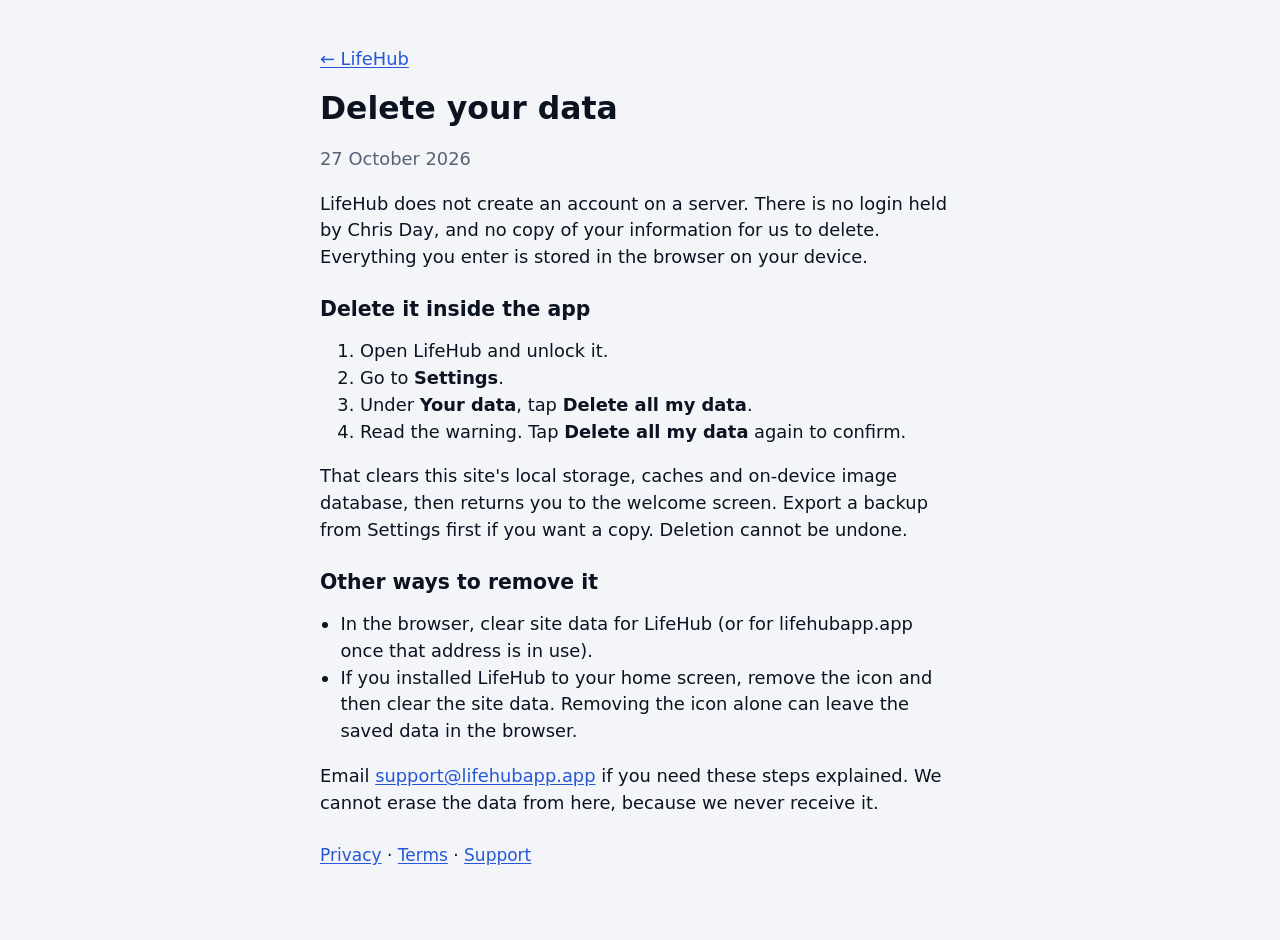
==== delete-account.html @ 641aebbf "Prepare LifeHub for lifehubapp.app and store submission. Relative manifest and service worker paths " ====
<!doctype html>
<html lang="en-AU">
<head>
<meta charset="utf-8">
<meta name="viewport" content="width=device-width, initial-scale=1">
<meta name="theme-color" content="#d61f1f">
<title>Delete your data · LifeHub</title>
<link rel="stylesheet" href="styles.css">
</head>
<body>
<article class="legal">
<p><a href="./">← LifeHub</a></p>
<h1>Delete your data</h1>
<p class="muted">27 October 2026</p>
<p>LifeHub does not create an account on a server. There is no login held by Chris Day, and no copy of your information for us to delete. Everything you enter is stored in the browser on your device.</p>

<h2>Delete it inside the app</h2>
<ol>
<li>Open LifeHub and unlock it.</li>
<li>Go to <strong>Settings</strong>.</li>
<li>Under <strong>Your data</strong>, tap <strong>Delete all my data</strong>.</li>
<li>Read the warning. Tap <strong>Delete all my data</strong> again to confirm.</li>
</ol>
<p>That clears this site's local storage, caches and on-device image database, then returns you to the welcome screen. Export a backup from Settings first if you want a copy. Deletion cannot be undone.</p>

<h2>Other ways to remove it</h2>
<ul>
<li>In the browser, clear site data for LifeHub (or for lifehubapp.app once that address is in use).</li>
<li>If you installed LifeHub to your home screen, remove the icon and then clear the site data. Removing the icon alone can leave the saved data in the browser.</li>
</ul>
<p>Email <a href="mailto:support@lifehubapp.app">support@lifehubapp.app</a> if you need these steps explained. We cannot erase the data from here, because we never receive it.</p>
<nav class="legal-nav"><a href="privacy.html">Privacy</a> · <a href="terms.html">Terms</a> · <a href="support.html">Support</a></nav>
</article>
</body>
</html>
---- styles.css ----
:root{--bg:#f3f5f9;--card:#fff;--card2:#f8fafc;--text:#0b1220;--muted:#566173;--line:#e2e7ef;--primary:#2557d6;--primary-soft:#e8eefc;--red:#d61f1f;--red-soft:#fdeaea;--green:#0f8a3c;--green-soft:#e2f5e9;--amber:#a85b06;--amber-soft:#fff2d9;--shadow:0 1px 2px rgba(16,24,40,.05),0 6px 18px rgba(16,24,40,.06);--r:18px;font-size:17px;color-scheme:light}
html.ts-large{font-size:19px} html.ts-xl{font-size:21.5px}
html[data-theme=dark]{--bg:#0a0e15;--card:#141a25;--card2:#1a2230;--text:#eef2f8;--muted:#9aa6b8;--line:#253043;--primary:#7aa0ff;--primary-soft:#1b2747;--red:#ff5a5a;--red-soft:#3b1518;--green:#3ddc84;--green-soft:#0f2e1d;--amber:#ffb547;--amber-soft:#35260d;--shadow:none;color-scheme:dark}
*{box-sizing:border-box}
html,body{margin:0;background:var(--bg)}
body{color:var(--text);font-family:Inter,system-ui,-apple-system,"Segoe UI",Roboto,"Noto Sans",sans-serif;line-height:1.4;-webkit-tap-highlight-color:transparent;-webkit-font-smoothing:antialiased}
#app{max-width:480px;margin:0 auto;min-height:100vh;min-height:100dvh;position:relative;padding-bottom:env(safe-area-inset-bottom)}
a{color:inherit;text-decoration:none}
button{font:inherit;color:inherit;cursor:pointer}
input,select,textarea{font:inherit;color:var(--text)}
h1,h2,h3{margin:0;line-height:1.2}
.ic{flex:none;display:inline-block;vertical-align:middle}
.muted{color:var(--muted)} .small{font-size:.82rem} .red{color:var(--red)} .green{color:var(--green)} .amber{color:var(--amber)}
.sr{position:absolute;width:1px;height:1px;overflow:hidden;clip:rect(0 0 0 0)}
:focus-visible{outline:3px solid var(--primary);outline-offset:2px;border-radius:10px}

/* top bar */
.topbar{position:sticky;top:0;z-index:20;display:flex;align-items:center;gap:8px;padding:calc(10px + env(safe-area-inset-top)) 12px 10px;background:color-mix(in srgb,var(--bg) 88%,transparent);backdrop-filter:blur(12px);-webkit-backdrop-filter:blur(12px)}
.topbar h1{flex:1;font-size:1.3rem;font-weight:750;letter-spacing:-.01em;white-space:nowrap;overflow:hidden;text-overflow:ellipsis}
.topbar.red{background:var(--red);color:#fff}
.tb-right{display:flex;gap:6px}
.iconbtn{display:inline-grid;place-items:center;width:44px;height:44px;border-radius:14px;border:0;background:var(--card);box-shadow:var(--shadow);color:var(--text);position:relative}
.topbar.red .iconbtn{background:rgba(255,255,255,.18);color:#fff;box-shadow:none}
.iconbtn-sp{width:44px;height:44px;display:inline-block}
.content{padding:6px 16px 40px}

/* home */
.home-head{display:flex;align-items:center;gap:10px;padding:calc(18px + env(safe-area-inset-top)) 16px 12px}
.home-head .hello{flex:1}
.home-head .hello small{display:block;color:var(--muted);font-size:.9rem}
.home-head .hello b{font-size:1.55rem;letter-spacing:-.02em;font-weight:800}
.banners{display:flex;flex-direction:column;gap:10px;padding:4px 16px 28px}
.banner{display:flex;align-items:center;gap:14px;min-height:76px;padding:12px 14px;border-radius:var(--r);background:var(--card);box-shadow:var(--shadow);border:1px solid var(--line);position:relative}
.banner .chip{width:50px;height:50px;border-radius:15px;display:grid;place-items:center;flex:none;color:#fff;font-size:1.5rem}
.banner .txt{flex:1;min-width:0}
.banner .txt b{display:block;font-size:1.18rem;font-weight:750;letter-spacing:-.01em}
.banner .txt span{display:block;color:var(--muted);font-size:.86rem;white-space:nowrap;overflow:hidden;text-overflow:ellipsis}
.banner .chev{color:var(--muted)}
.banner.emergency{background:linear-gradient(135deg,#e32626,#b31515);color:#fff;border:0;min-height:96px;box-shadow:0 8px 24px rgba(214,31,31,.35)}
.banner.emergency .chip{background:rgba(255,255,255,.2)}
.banner.emergency .txt b{font-size:1.5rem;letter-spacing:.04em}
.banner.emergency .txt span,.banner.emergency .chev{color:rgba(255,255,255,.9)}
.badge{min-width:24px;height:24px;padding:0 7px;border-radius:12px;background:var(--red);color:#fff;font-size:.78rem;font-weight:700;display:inline-grid;place-items:center}
.iconbtn .badge{position:absolute;top:-4px;right:-4px;min-width:20px;height:20px;font-size:.7rem}
.demo-tag{display:inline-block;font-size:.7rem;font-weight:700;letter-spacing:.06em;text-transform:uppercase;padding:3px 8px;border-radius:8px;background:var(--amber-soft);color:var(--amber)}

/* cards & lists */
.card{background:var(--card);border-radius:var(--r);box-shadow:var(--shadow);border:1px solid var(--line);padding:14px;margin:0 0 12px}
.card h3{font-size:1.02rem;font-weight:700;display:flex;align-items:center;gap:8px;margin-bottom:8px}
.sec-h{display:flex;align-items:center;justify-content:space-between;margin:18px 2px 8px}
.sec-h h2{font-size:1.05rem;font-weight:750}
.list{background:var(--card);border-radius:var(--r);box-shadow:var(--shadow);border:1px solid var(--line);overflow:hidden;margin-bottom:12px}
.li{display:flex;align-items:center;gap:12px;padding:12px 14px;min-height:62px;border-top:1px solid var(--line);width:100%;background:none;border-left:0;border-right:0;border-bottom:0;text-align:left}
.li:first-child{border-top:0}
.li .grow{flex:1;min-width:0}
.li .grow b{display:block;font-weight:650;font-size:1rem}
.li .grow span{display:block;color:var(--muted);font-size:.85rem;overflow:hidden;text-overflow:ellipsis}
.li .amt{font-weight:750;white-space:nowrap}
.empty{padding:18px 14px;color:var(--muted);text-align:center;font-size:.92rem}
.av{width:44px;height:44px;border-radius:50%;display:grid;place-items:center;font-weight:750;color:#fff;flex:none;font-size:.95rem}
.callbtn{width:52px;height:52px;border-radius:50%;display:grid;place-items:center;background:var(--green);color:#fff;flex:none;border:0;box-shadow:0 4px 12px rgba(15,138,60,.3)}
.callbtn.red{background:var(--red);box-shadow:0 4px 12px rgba(214,31,31,.3)}
.callbtn.sm{width:44px;height:44px}
.tag{display:inline-block;font-size:.75rem;font-weight:650;padding:2px 8px;border-radius:999px;background:var(--card2);border:1px solid var(--line);color:var(--muted);margin:2px 4px 2px 0}
.tag.red{background:var(--red-soft);color:var(--red);border-color:transparent}
.tag.amber{background:var(--amber-soft);color:var(--amber);border-color:transparent}
.tag.green{background:var(--green-soft);color:var(--green);border-color:transparent}
.tag.blue{background:var(--primary-soft);color:var(--primary);border-color:transparent}
.notice{display:flex;gap:10px;align-items:flex-start;padding:10px 12px;border-radius:14px;background:var(--amber-soft);color:var(--amber);font-size:.85rem;margin-bottom:12px}
.notice.blue{background:var(--primary-soft);color:var(--primary)}

/* buttons */
.btn{display:inline-flex;align-items:center;justify-content:center;gap:8px;min-height:50px;padding:0 18px;border-radius:14px;border:1px solid var(--line);background:var(--card);font-weight:650;font-size:1rem;color:var(--text)}
.btn.primary{background:var(--primary);border-color:var(--primary);color:#fff}
.btn.redb{background:var(--red);border-color:var(--red);color:#fff}
.btn.greenb{background:var(--green);border-color:var(--green);color:#fff}
.btn.ghost{background:transparent}
.btn.danger{color:var(--red)}
.btn.full{width:100%}
.btn.sm{min-height:38px;padding:0 12px;font-size:.88rem;border-radius:11px}
.btn:disabled{opacity:.5}
.row{display:flex;align-items:center} .gap{gap:10px} .wrap{flex-wrap:wrap} .between{justify-content:space-between}
.row.gap > .btn{flex:1}
.actions{display:grid;grid-template-columns:repeat(3,1fr);gap:10px;margin:4px 0 14px}
.act{display:flex;flex-direction:column;align-items:center;gap:6px;padding:14px 6px;border-radius:16px;background:var(--card);border:1px solid var(--line);box-shadow:var(--shadow);font-weight:650;font-size:.86rem;text-align:center}
.act .ic{color:var(--primary)}
.linkbtn{background:none;border:0;color:var(--primary);font-weight:650;padding:8px;font-size:.92rem}

/* forms */
.fld{display:block;margin:0 0 12px}
.fld>span{display:block;font-size:.85rem;font-weight:650;color:var(--muted);margin:0 0 5px 2px}
.fld input,.fld select,.fld textarea,.input{width:100%;min-height:50px;padding:12px 14px;border-radius:13px;border:1.5px solid var(--line);background:var(--card2);font-size:1rem;outline:none}
.fld textarea{min-height:90px;resize:vertical}
.fld input:focus,.fld select:focus,.fld textarea:focus,.input:focus{border-color:var(--primary)}
.fld.chk{display:flex;gap:10px;align-items:center;min-height:44px}
.fld.chk input{width:24px;height:24px;min-height:0;accent-color:var(--primary)}
.fld.chk span{margin:0;color:var(--text);font-size:1rem;font-weight:550}
.searchbox{position:relative;margin:0 0 12px}
.searchbox .ic{position:absolute;left:14px;top:50%;transform:translateY(-50%);color:var(--muted)}
.searchbox input{padding-left:44px}
.switch{position:relative;width:52px;height:32px;flex:none}
.switch input{opacity:0;width:0;height:0}
.switch i{position:absolute;inset:0;border-radius:999px;background:var(--line);transition:.2s}
.switch i:after{content:"";position:absolute;left:3px;top:3px;width:26px;height:26px;border-radius:50%;background:#fff;box-shadow:0 1px 3px rgba(0,0,0,.25);transition:.2s}
.switch input:checked+i{background:var(--green)}
.switch input:checked+i:after{transform:translateX(20px)}
.seg{display:flex;background:var(--card2);border:1px solid var(--line);border-radius:13px;padding:3px;gap:3px}
.seg button{flex:1;border:0;background:none;min-height:40px;border-radius:10px;font-weight:650;font-size:.88rem;color:var(--muted)}
.seg button.on{background:var(--card);color:var(--text);box-shadow:var(--shadow)}

/* sheet */
.sheet-wrap{position:fixed;inset:0;z-index:100;display:flex;align-items:flex-end;justify-content:center}
.sheet-bg{position:absolute;inset:0;background:rgba(6,10,18,.5);opacity:0;transition:opacity .2s}
.sheet{position:relative;width:100%;max-width:480px;max-height:92vh;overflow:auto;background:var(--card);border-radius:24px 24px 0 0;padding:10px 18px calc(22px + env(safe-area-inset-bottom));transform:translateY(100%);transition:transform .25s cubic-bezier(.2,.8,.2,1)}
.sheet-wrap.open .sheet{transform:none}.sheet-wrap.open .sheet-bg{opacity:1}
.sheet h2{font-size:1.3rem;margin:6px 0 6px}
.sheet p{margin:0 0 14px}
.grab{width:44px;height:5px;border-radius:3px;background:var(--line);margin:0 auto 10px}

/* toast */
#toast{position:fixed;left:50%;bottom:calc(24px + env(safe-area-inset-bottom));transform:translate(-50%,30px);background:#111827;color:#fff;padding:12px 18px;border-radius:14px;font-weight:600;font-size:.92rem;opacity:0;pointer-events:none;transition:.25s;z-index:200;max-width:92vw;text-align:center;box-shadow:0 10px 30px rgba(0,0,0,.25)}
#toast.show{opacity:1;transform:translate(-50%,0)}

/* onboarding & lock */
.onb,.lock{min-height:100vh;min-height:100dvh;display:flex;flex-direction:column;padding:calc(24px + env(safe-area-inset-top)) 22px 28px}
.onb-dots{display:flex;gap:6px;justify-content:center;margin-bottom:18px}
.onb-dots i{width:28px;height:5px;border-radius:3px;background:var(--line)} .onb-dots i.on{background:var(--primary)}
.logo{width:84px;height:84px;border-radius:24px;background:linear-gradient(135deg,#ef4444,#b91c1c);display:grid;place-items:center;color:#fff;box-shadow:0 12px 30px rgba(214,31,31,.35);margin:0 auto}
.onb h1,.lock h1{font-size:1.75rem;font-weight:800;letter-spacing:-.02em;text-align:center;margin:18px 0 6px}
.onb .lead,.lock .lead{text-align:center;color:var(--muted);margin:0 0 22px}
.onb .spacer,.lock .spacer{flex:1}
.feat{display:grid;gap:10px;margin:6px 0 22px}
.feat div{display:flex;gap:12px;align-items:center;padding:12px 14px;background:var(--card);border-radius:14px;border:1px solid var(--line);font-weight:600}
.feat .ic{color:var(--primary)}
.method{display:flex;align-items:center;gap:14px;width:100%;padding:14px;border-radius:16px;border:2px solid var(--line);background:var(--card);margin-bottom:10px;text-align:left}
.method.on{border-color:var(--primary);background:var(--primary-soft)}
.method .mi{width:44px;height:44px;border-radius:12px;display:grid;place-items:center;background:var(--card2);border:1px solid var(--line);font-weight:800;font-size:1.15rem;flex:none}
.method b{display:block;font-size:1.02rem}.method span{color:var(--muted);font-size:.85rem}
.pin-dots{display:flex;gap:14px;justify-content:center;margin:14px 0 18px}
.pin-dots i{width:16px;height:16px;border-radius:50%;border:2px solid var(--muted)}
.pin-dots i.on{background:var(--text);border-color:var(--text)}
.pin-dots.shake{animation:shake .35s}
@keyframes shake{25%{transform:translateX(-8px)}75%{transform:translateX(8px)}}
.keypad{display:grid;grid-template-columns:repeat(3,76px);gap:14px 26px;justify-content:center;margin-bottom:14px}
.key{width:76px;height:76px;border-radius:50%;border:1px solid var(--line);background:var(--card);font-size:1.7rem;font-weight:600;box-shadow:var(--shadow)}
.key:active{background:var(--primary-soft)}
.lock-emerg{display:grid;grid-template-columns:1fr 1fr;gap:10px;margin-top:14px}
.bigbio{display:flex;flex-direction:column;align-items:center;gap:10px;width:100%;padding:22px;border-radius:20px;border:2px dashed var(--line);background:var(--card2);font-weight:650;margin-bottom:8px}
.bigbio .ic{color:var(--primary)}

/* emergency */
.sos{display:flex;align-items:center;gap:14px;padding:18px;border-radius:22px;background:linear-gradient(135deg,#e32626,#b31515);color:#fff;box-shadow:0 10px 26px rgba(214,31,31,.35);margin-bottom:12px}
.sos .num{font-size:2.4rem;font-weight:850;letter-spacing:.04em;line-height:1}
.sos .grow{flex:1}.sos small{display:block;opacity:.9;font-size:.88rem;margin-top:4px}
.sos .callbtn{width:64px;height:64px;background:#fff;color:var(--red)}
.qgrid{display:grid;grid-template-columns:1fr 1fr;gap:10px;margin-bottom:12px}
.qbtn{display:flex;flex-direction:column;gap:6px;padding:14px;border-radius:16px;background:var(--card);border:1px solid var(--line);box-shadow:var(--shadow);font-weight:700;text-align:left}
.qbtn .ic{color:var(--red)} .qbtn span{font-weight:500;font-size:.8rem;color:var(--muted)}
.num-pill{font-weight:800;font-variant-numeric:tabular-nums;color:var(--red);white-space:nowrap}

/* medical */
.medhead{display:grid;grid-template-columns:1fr 1fr;gap:10px;margin-bottom:12px}
.stat{padding:14px;border-radius:16px;background:var(--card);border:1px solid var(--line);box-shadow:var(--shadow)}
.stat small{display:block;color:var(--muted);font-weight:650;font-size:.78rem;text-transform:uppercase;letter-spacing:.05em}
.stat b{font-size:1.6rem;font-weight:850}
.stat.redbg{background:var(--red-soft);border-color:transparent}.stat.redbg b{color:var(--red)}
.mid-hero{background:linear-gradient(135deg,#e32626,#b31515);color:#fff;border-radius:22px;padding:18px;margin-bottom:12px}
.mid-hero h2{font-size:1.5rem}.mid-hero .row{gap:18px;margin-top:10px}
.mid-hero small{display:block;opacity:.85;font-size:.75rem;text-transform:uppercase;letter-spacing:.06em}
.mid-hero b{font-size:1.3rem}

/* banking */
.bcards{display:flex;gap:12px;overflow-x:auto;scroll-snap-type:x mandatory;margin:0 -16px 12px;padding:4px 16px 8px}
.bcard{flex:0 0 82%;scroll-snap-align:center;border-radius:20px;padding:16px;color:#fff;min-height:150px;display:flex;flex-direction:column;justify-content:space-between;box-shadow:0 10px 24px rgba(16,24,40,.18);border:0;text-align:left}
.bcard small{opacity:.85}.bcard .bal{font-size:1.8rem;font-weight:800;letter-spacing:-.02em}
.total{display:flex;justify-content:space-between;align-items:baseline;margin:2px 2px 10px}
.total b{font-size:1.6rem;font-weight:850;letter-spacing:-.02em}
.paycard{border-radius:22px;padding:18px;color:#fff;min-height:190px;display:flex;flex-direction:column;justify-content:space-between;box-shadow:0 14px 30px rgba(16,24,40,.25);margin-bottom:14px}
.feebox{border:1px solid var(--line);border-radius:16px;background:var(--card);overflow:hidden;margin-bottom:14px}
.feebox div{display:flex;justify-content:space-between;padding:12px 14px;border-top:1px solid var(--line)}
.feebox div:first-child{border-top:0}
.feebox .tot{font-weight:800;font-size:1.1rem;background:var(--card2)}
.nfc{display:grid;place-items:center;margin:26px auto 18px;width:190px;height:190px;border-radius:50%;background:var(--primary-soft);color:var(--primary);position:relative}
.nfc:before,.nfc:after{content:"";position:absolute;inset:0;border-radius:50%;border:3px solid var(--primary);opacity:0;animation:ring 2s infinite}
.nfc:after{animation-delay:1s}
@keyframes ring{0%{transform:scale(.7);opacity:.8}100%{transform:scale(1.25);opacity:0}}
.okc{width:110px;height:110px;border-radius:50%;background:var(--green);color:#fff;display:grid;place-items:center;margin:30px auto 16px;box-shadow:0 12px 30px rgba(15,138,60,.35)}
.amount-in{font-size:2.2rem!important;font-weight:800;text-align:center}

/* chat */
.netchip{display:inline-flex;align-items:center;gap:6px;padding:6px 11px;border-radius:999px;font-size:.8rem;font-weight:700;background:var(--green-soft);color:var(--green)}
.netchip.warn{background:var(--amber-soft);color:var(--amber)}.netchip.bad{background:var(--red-soft);color:var(--red)}
.thread{display:flex;flex-direction:column;height:100vh;height:100dvh}
.msgs{flex:1;overflow-y:auto;padding:10px 14px;display:flex;flex-direction:column;gap:6px}
.bub{max-width:78%;padding:10px 14px;border-radius:20px;background:var(--card);border:1px solid var(--line);font-size:1rem;word-wrap:break-word}
.bub.me{align-self:flex-end;background:var(--primary);color:#fff;border-color:var(--primary);border-bottom-right-radius:6px}
.bub.them{align-self:flex-start;border-bottom-left-radius:6px}
.bub time{display:block;font-size:.7rem;opacity:.7;margin-top:3px}
.composer{display:flex;gap:8px;padding:10px 12px calc(10px + env(safe-area-inset-bottom));border-top:1px solid var(--line);background:var(--card)}
.composer input{flex:1;min-height:48px;border-radius:24px;border:1.5px solid var(--line);background:var(--card2);padding:0 16px;outline:none}
.composer button{width:48px;height:48px;border-radius:50%;border:0;background:var(--primary);color:#fff;display:grid;place-items:center}
.call{min-height:100vh;min-height:100dvh;background:linear-gradient(180deg,#0f172a,#1e293b);color:#fff;display:flex;flex-direction:column;align-items:center;padding:calc(40px + env(safe-area-inset-top)) 20px 40px;position:relative;overflow:hidden}
.call video{position:absolute;inset:0;width:100%;height:100%;object-fit:cover;opacity:.9}
.call .over{position:relative;display:flex;flex-direction:column;align-items:center;flex:1;width:100%}
.call .av{width:120px;height:120px;font-size:2.4rem;margin:30px 0 16px}
.call h1{font-size:1.8rem}
.call-ctrls{display:flex;gap:22px;margin-top:auto}
.call-ctrls button{width:66px;height:66px;border-radius:50%;border:0;background:rgba(255,255,255,.15);color:#fff;display:grid;place-items:center}
.call-ctrls button.on{background:#fff;color:#0f172a}
.call-ctrls .end{background:var(--red)}

/* social */
.plats{display:grid;grid-template-columns:repeat(2,1fr);gap:10px;margin-bottom:12px}
.plat{display:flex;align-items:center;gap:10px;padding:12px;border-radius:16px;background:var(--card);border:1px solid var(--line);box-shadow:var(--shadow);text-align:left;position:relative}
.pl{width:42px;height:42px;border-radius:12px;display:grid;place-items:center;color:#fff;font-weight:850;flex:none;font-size:1rem}
.plat b{display:block;font-size:.95rem}
.counts{display:flex;gap:6px;margin-top:3px}
.cnt{display:inline-flex;align-items:center;gap:3px;font-size:.75rem;font-weight:750;padding:1px 7px;border-radius:999px;background:var(--red-soft);color:var(--red)}
.cnt.zero{background:var(--card2);color:var(--muted)}
.compose textarea{width:100%;min-height:84px;border:0;background:transparent;resize:none;outline:none;font-size:1.02rem}
.preview{position:relative;margin:6px 0}.preview img,.preview video{width:100%;border-radius:14px;max-height:240px;object-fit:cover}
.chkrow{display:flex;flex-wrap:wrap;gap:8px;margin:8px 0 12px}
.chkp{display:inline-flex;align-items:center;gap:6px;padding:8px 12px;border-radius:999px;border:1.5px solid var(--line);font-weight:650;font-size:.86rem;cursor:pointer;background:var(--card2)}
.chkp input{accent-color:var(--primary);width:18px;height:18px}
.chkp:has(input:checked){border-color:var(--primary);background:var(--primary-soft);color:var(--primary)}

/* utilities */
.sumgrid{display:grid;grid-template-columns:1fr 1fr;gap:10px;margin-bottom:12px}
.sum{border-radius:18px;padding:14px}
.sum small{display:block;font-weight:700;font-size:.78rem;text-transform:uppercase;letter-spacing:.05em}
.sum b{font-size:1.65rem;font-weight:850;letter-spacing:-.02em}
.sum.owed{background:var(--red-soft);color:var(--red)}.sum.cred{background:var(--green-soft);color:var(--green)}
.bill.overdue{background:var(--red-soft)}
.bill .due{font-size:.82rem;font-weight:650}
.bill.paid .grow b,.bill.paid .amt{opacity:.5;text-decoration:line-through}

/* apps */
.appgrid{display:grid;grid-template-columns:repeat(4,1fr);gap:12px;margin-bottom:14px}
.app{display:flex;flex-direction:column;align-items:center;gap:6px;font-size:.78rem;font-weight:600;text-align:center;background:none;border:0;padding:0}
.app .ai{width:62px;height:62px;border-radius:18px;background:var(--card);border:1px solid var(--line);box-shadow:var(--shadow);display:grid;place-items:center;font-size:1.8rem}
.app.add .ai{border-style:dashed;color:var(--muted);box-shadow:none;background:transparent}
.reorder .li{min-height:56px}
.reorder .mv{width:40px;height:40px;border-radius:10px;border:1px solid var(--line);background:var(--card2);display:grid;place-items:center}
.reorder .mv:disabled{opacity:.3}
.footnote{color:var(--muted);font-size:.8rem;text-align:center;margin:18px 8px}
.demoline{display:flex;align-items:flex-start;gap:8px;margin:0 0 12px;font-size:.95rem;line-height:1.35}
.demoline .tag{flex:none;margin:1px 0 0}
.legalfoot{display:flex;flex-wrap:wrap;justify-content:center;gap:6px 14px;padding:4px 16px 28px;font-size:.82rem;color:var(--muted)}
.legalfoot a{text-decoration:underline;text-underline-offset:3px}
.thread .legalfoot{padding:2px 12px 8px}
.call .legalfoot{padding:14px 0 0}
.call .legalfoot a{color:#fff}
.legal{max-width:40rem;margin:0 auto;padding:28px 20px 72px}
.legal h1{font-size:1.85rem;margin:10px 0 6px}
.legal h2{font-size:1.2rem;margin:26px 0 8px}
.legal p,.legal li{font-size:1.05rem;line-height:1.5}
.legal ul{padding-left:1.2rem}
.legal a{color:var(--primary);text-decoration:underline;text-underline-offset:2px}
.legal .legal-nav{margin-top:28px}

.li .grow .red,.li .grow span.red{color:var(--red)} .li .grow .amber{color:var(--amber)} .li .grow .green{color:var(--green)}
.li .grow span.tag{display:inline-block}
.li .grow span.tag.red{color:var(--red)}
.banner .txt em.owe{font-style:normal;font-weight:750;color:var(--red)}
.btn.sm{white-space:nowrap}
.bill .due{color:var(--muted);margin-top:2px}
.method b{color:var(--text)}
.bill .due span{display:inline}

/* ---- plans, ads, premium perks ---- */
.adslot{display:flex;align-items:center;gap:10px;margin:-14px 16px 24px;min-height:54px;max-height:64px;padding:8px 8px 8px 12px;border-radius:14px;border:1px dashed var(--line);background:var(--card2);font-size:.82rem;overflow:hidden}
.ad-lbl{flex:none;font-size:.66rem;font-weight:800;letter-spacing:.06em;padding:2px 6px;border-radius:6px;border:1px solid var(--muted);color:var(--muted)}
.ad-txt{flex:1;min-width:0}.ad-txt b,.ad-txt span{display:block;white-space:nowrap;overflow:hidden;text-overflow:ellipsis}
.ad-txt b{font-weight:650;font-size:.86rem}.ad-txt span{color:var(--muted);font-size:.76rem}
.ad-net{flex:1;min-width:0;height:50px}
.ad-go{flex:none;color:var(--primary);font-weight:700;font-size:.8rem;white-space:nowrap}
.ad-x{flex:none;width:36px;height:36px;border-radius:10px;border:0;background:none;color:var(--muted);display:grid;place-items:center}
.pbadge{display:inline-flex;align-items:center;gap:2px;vertical-align:middle;font-size:.68rem;font-weight:800;letter-spacing:.03em;padding:3px 8px;border-radius:999px;background:linear-gradient(135deg,#f5c451,#e09a1a);color:#3b2600;white-space:nowrap}
.plan-hero{padding:16px;border-radius:18px;background:var(--card);border:1px solid var(--line);box-shadow:var(--shadow);margin-bottom:12px}
.plan-hero.on{background:linear-gradient(135deg,#1e293b,#0f172a);color:#fff;border:0}
.cmp{background:var(--card);border:1px solid var(--line);border-radius:18px;overflow:hidden;box-shadow:var(--shadow);margin-bottom:14px;font-size:.84rem}
.cmp-h,.cmp-r{display:grid;grid-template-columns:1.25fr 1fr 1fr;gap:8px;padding:10px 12px;align-items:center}
.cmp-r{border-top:1px solid var(--line)}.cmp-r span:first-child{font-weight:650}
.cmp-h{background:var(--card2);font-size:.9rem}.cmp .pc{color:var(--primary);font-weight:700}
.price{display:flex;align-items:baseline;gap:8px;justify-content:center;margin:4px 0 14px}.price b{font-size:2.2rem;font-weight:850;letter-spacing:-.02em}.price span{color:var(--muted);font-size:.85rem}
.swatches{display:flex;flex-wrap:wrap;gap:10px;margin-top:10px}
.sw{width:40px;height:40px;border-radius:50%;border:3px solid var(--card);box-shadow:0 0 0 1px var(--line);color:#fff;display:grid;place-items:center}
.sw.on{box-shadow:0 0 0 3px var(--text)}
.skin{min-height:40px;padding:0 12px;border-radius:12px;border:1.5px solid var(--line);background:var(--card2);font-weight:650;font-size:.85rem;display:inline-flex;align-items:center;gap:4px}
.skin.on{border-color:var(--primary);color:var(--primary)}
.skin-midnight{background:#000;color:#fff;border-color:#333}.skin-forest{background:#123524;color:#d9f2e3;border-color:#1f4d35}
html[data-skin=midnight]{--bg:#000;--card:#0b0b0d;--card2:#121216;--line:#232329;--text:#f5f5f7;--muted:#9a9aa5}
html[data-skin=forest]{--bg:#0b1d15;--card:#11281d;--card2:#163224;--line:#21452f;--text:#e8f5ec;--muted:#9cc2ab;--green:#5ee39a;--green-soft:#123d27}
html.fast .sheet{transition-duration:.12s}html.fast .sheet-bg{transition-duration:.08s}html.fast #toast{transition-duration:.12s}
html.fast .switch i,html.fast .switch i:after{transition-duration:.1s}
html.icons-glass .banner .chip{border-radius:50%;background-image:linear-gradient(145deg,rgba(255,255,255,.45),rgba(255,255,255,0) 60%);box-shadow:inset 0 1px 1px rgba(255,255,255,.6),0 6px 14px rgba(0,0,0,.18)}
html.icons-glass .banner .chip .ic{stroke-width:1.7}
@media (prefers-reduced-motion:reduce){*{transition-duration:.01ms!important;animation-duration:.01ms!important}}
.updated{display:flex;align-items:center;gap:6px;margin:0 2px 8px}.updated .linkbtn{margin-left:auto;padding:4px}
.ptr{position:fixed;top:0;left:50%;transform:translate(-50%,-60px);z-index:150;background:var(--card);border:1px solid var(--line);box-shadow:var(--shadow);border-radius:999px;padding:8px 14px;font-weight:650;font-size:.85rem;opacity:0;transition:opacity .15s}
.ptr.show{opacity:1}
img{image-rendering:auto}
html.fast img{image-rendering:high-quality}

/* calendar & location */
.cal-nav{display:flex;align-items:center;justify-content:space-between;gap:8px;margin:0 0 8px}
.cal-nav b{flex:1;text-align:center;font-size:1.05rem}
.cal-grid{display:grid;grid-template-columns:repeat(7,1fr);gap:4px}
.cal-dow{text-align:center;font-size:.72rem;font-weight:800;color:var(--muted);padding:2px 0 6px}
.cal-day{min-height:52px;border-radius:12px;border:1px solid var(--line);background:var(--card);padding:4px 3px;text-align:left;display:flex;flex-direction:column;gap:3px}
.cal-day .n{font-weight:800;font-size:.92rem}
.cal-day.today{box-shadow:inset 0 0 0 2px var(--primary)}
.cal-day.on{background:var(--primary-soft)}
.dots{display:flex;gap:3px;flex-wrap:wrap}
.dot{width:7px;height:7px;border-radius:50%;display:inline-block}
.evdot{width:12px;height:12px;border-radius:50%;flex:none;margin-top:6px}
.clash{border:1px solid color-mix(in srgb,var(--amber) 45%,var(--line));background:var(--amber-soft);border-radius:16px;padding:12px;margin:0 0 12px}
.clash h3{color:var(--amber)}
.clash-row{padding:8px 0;border-top:1px solid color-mix(in srgb,var(--amber) 28%,transparent)}
.clash-row:first-of-type{border-top:0}
.days{display:grid;grid-template-columns:repeat(7,1fr);gap:6px;margin:8px 0 12px}
.days button{min-height:48px;border-radius:12px;border:1.5px solid var(--line);background:var(--card);font-weight:800}
.days button.on{background:var(--primary);color:#fff;border-color:var(--primary)}
.picks{display:flex;flex-wrap:wrap;gap:8px;margin:8px 0}
.pick{display:inline-flex;align-items:center;gap:4px;background:var(--primary-soft);color:var(--primary);border-radius:999px;padding:6px 6px 6px 12px;font-weight:750}
.pick button{width:32px;height:32px;border:0;border-radius:50%;background:transparent;color:inherit;display:grid;place-items:center}
.share-on{display:flex;gap:8px;align-items:flex-start;background:var(--green-soft);color:var(--green);border-radius:16px;padding:12px 14px;font-weight:750;margin-bottom:12px}
.lockcard{text-align:center;padding:22px 16px}
.lockcard h2{margin:8px 0}
#locMap{height:300px;border-radius:18px;overflow:hidden;border:1px solid var(--line);margin:0 0 8px;background:#dbe7ee;position:relative;z-index:0}
.leaflet-container{font-family:inherit;height:100%;width:100%;z-index:0}
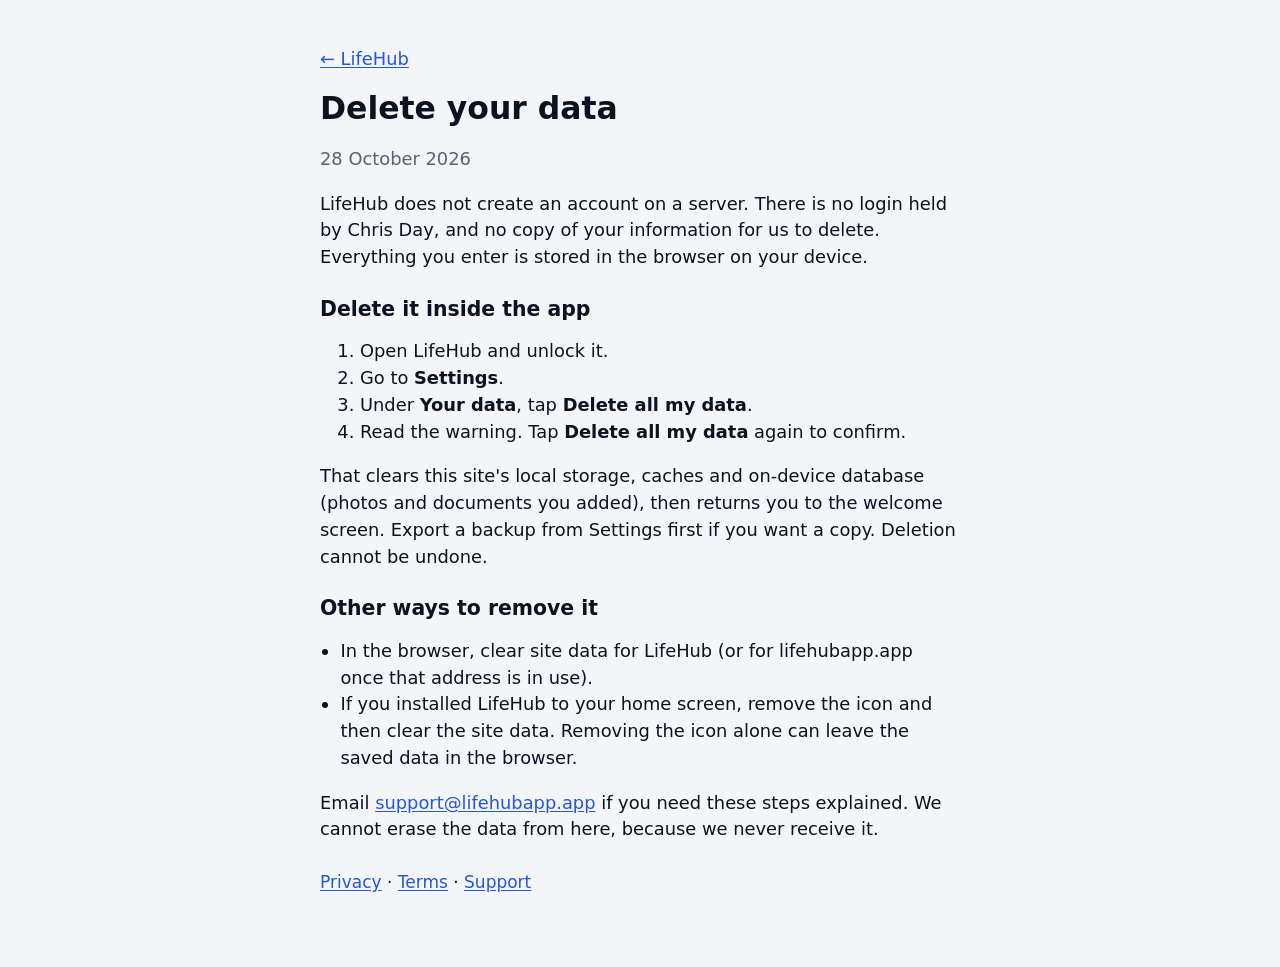
==== commit 9d037857: "Add budget planner, documents, quick sync, maps links and auto-update. Free keeps a full monthly bud" ====
--- a/delete-account.html
+++ b/delete-account.html
@@ -11,7 +11,7 @@
 <article class="legal">
 <p><a href="./">← LifeHub</a></p>
 <h1>Delete your data</h1>
-<p class="muted">27 October 2026</p>
+<p class="muted">28 October 2026</p>
 <p>LifeHub does not create an account on a server. There is no login held by Chris Day, and no copy of your information for us to delete. Everything you enter is stored in the browser on your device.</p>
 
 <h2>Delete it inside the app</h2>
@@ -21,7 +21,7 @@
 <li>Under <strong>Your data</strong>, tap <strong>Delete all my data</strong>.</li>
 <li>Read the warning. Tap <strong>Delete all my data</strong> again to confirm.</li>
 </ol>
-<p>That clears this site's local storage, caches and on-device image database, then returns you to the welcome screen. Export a backup from Settings first if you want a copy. Deletion cannot be undone.</p>
+<p>That clears this site's local storage, caches and on-device database (photos and documents you added), then returns you to the welcome screen. Export a backup from Settings first if you want a copy. Deletion cannot be undone.</p>
 
 <h2>Other ways to remove it</h2>
 <ul>
--- a/styles.css
+++ b/styles.css
@@ -29,8 +29,8 @@
 .home-head .hello{flex:1}
 .home-head .hello small{display:block;color:var(--muted);font-size:.9rem}
 .home-head .hello b{font-size:1.55rem;letter-spacing:-.02em;font-weight:800}
-.banners{display:flex;flex-direction:column;gap:10px;padding:4px 16px 28px}
-.banner{display:flex;align-items:center;gap:14px;min-height:76px;padding:12px 14px;border-radius:var(--r);background:var(--card);box-shadow:var(--shadow);border:1px solid var(--line);position:relative}
+.banners{display:flex;flex-direction:column;gap:8px;padding:4px 16px 24px}
+.banner{display:flex;align-items:center;gap:14px;min-height:68px;padding:10px 14px;border-radius:var(--r);background:var(--card);box-shadow:var(--shadow);border:1px solid var(--line);position:relative}
 .banner .chip{width:50px;height:50px;border-radius:15px;display:grid;place-items:center;flex:none;color:#fff;font-size:1.5rem}
 .banner .txt{flex:1;min-width:0}
 .banner .txt b{display:block;font-size:1.18rem;font-weight:750;letter-spacing:-.01em}
@@ -329,3 +329,24 @@
 .lockcard h2{margin:8px 0}
 #locMap{height:300px;border-radius:18px;overflow:hidden;border:1px solid var(--line);margin:0 0 8px;background:#dbe7ee;position:relative;z-index:0}
 .leaflet-container{font-family:inherit;height:100%;width:100%;z-index:0}
+.bsum{display:grid;grid-template-columns:repeat(3,1fr);gap:8px;margin:0 0 12px}
+.bsum div{background:var(--card);border:1px solid var(--line);border-radius:14px;padding:10px 6px;text-align:center}
+.bsum span{display:block;color:var(--muted);font-size:.75rem}
+.bsum b{display:block;font-size:1rem;letter-spacing:-.02em}
+.bbar{height:8px;border-radius:99px;background:var(--card2);border:1px solid var(--line);overflow:hidden;margin-top:6px}
+.bbar i{display:block;height:100%;width:0;background:var(--green);border-radius:99px}
+.bbar.amber i{background:var(--amber)} .bbar.red i{background:var(--red)} .bbar.blue i{background:var(--primary)}
+.monthnav{display:flex;align-items:center;justify-content:space-between;gap:8px;margin:0 0 12px}
+.monthnav b{font-size:1.15rem}
+.mapacts{margin:8px 0 4px}
+.gmap-who{margin-top:12px;padding-top:10px;border-top:1px solid var(--line)}
+.gframe{width:100%;height:220px;border:0;border-radius:14px;margin-top:8px;background:#dbe7ee}
+.docpre{white-space:pre-wrap;word-break:break-word;background:var(--card);border:1px solid var(--line);border-radius:14px;padding:12px;max-height:60vh;overflow:auto;font-size:.88rem}
+.docframe{width:100%;height:70vh;border:0;border-radius:14px;background:#fff}
+.docpic{max-width:100%;border-radius:14px}
+.doctable{width:100%;border-collapse:collapse;font-size:.82rem}
+.doctable th,.doctable td{border-bottom:1px solid var(--line);padding:6px 8px;text-align:left}
+.chips{display:flex;gap:8px;overflow:auto;padding:0 0 10px}
+.chips button{flex:none}
+.update-banner{position:fixed;left:50%;bottom:calc(16px + env(safe-area-inset-bottom));transform:translateX(-50%);z-index:180;display:flex;gap:10px;align-items:center;justify-content:space-between;background:#111827;color:#fff;padding:10px 12px 10px 16px;border-radius:16px;width:min(440px,calc(100% - 20px));box-shadow:0 10px 30px rgba(0,0,0,.28);font-weight:650}
+.update-banner button{background:#fff;color:#111;border:0;border-radius:12px;min-height:42px;padding:0 14px;font-weight:800}
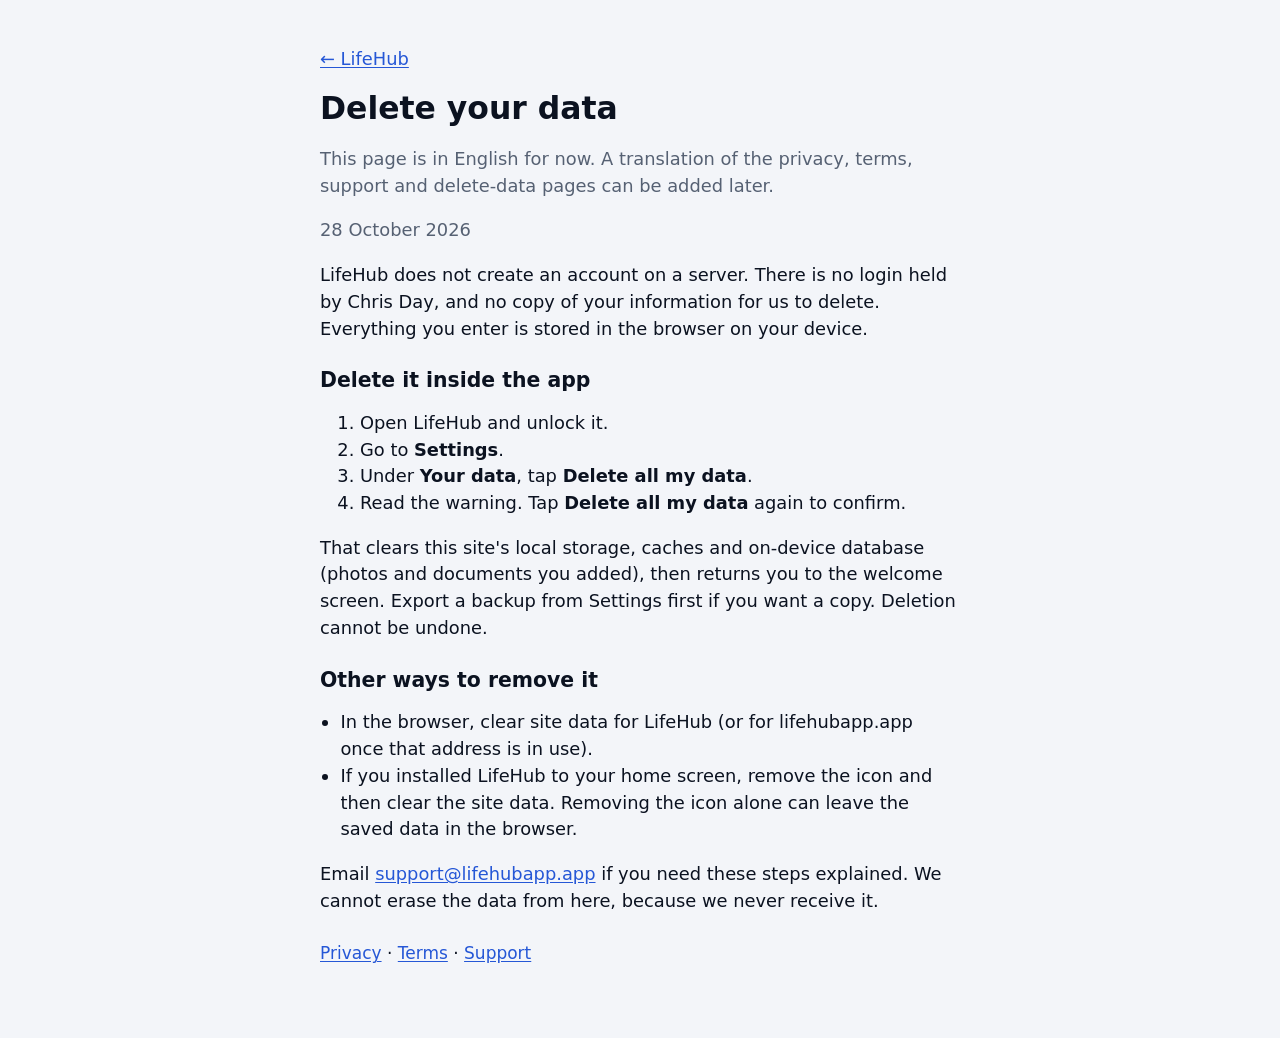
==== commit 36071433: "Add full language support with lazy translation files. Detect the UI language on first run, keep it " ====
--- a/delete-account.html
+++ b/delete-account.html
@@ -11,6 +11,7 @@
 <article class="legal">
 <p><a href="./">← LifeHub</a></p>
 <h1>Delete your data</h1>
+<p class="muted">This page is in English for now. A translation of the privacy, terms, support and delete-data pages can be added later.</p>
 <p class="muted">28 October 2026</p>
 <p>LifeHub does not create an account on a server. There is no login held by Chris Day, and no copy of your information for us to delete. Everything you enter is stored in the browser on your device.</p>
 
--- a/styles.css
+++ b/styles.css
@@ -3,8 +3,9 @@
 html[data-theme=dark]{--bg:#0a0e15;--card:#141a25;--card2:#1a2230;--text:#eef2f8;--muted:#9aa6b8;--line:#253043;--primary:#7aa0ff;--primary-soft:#1b2747;--red:#ff5a5a;--red-soft:#3b1518;--green:#3ddc84;--green-soft:#0f2e1d;--amber:#ffb547;--amber-soft:#35260d;--shadow:none;color-scheme:dark}
 *{box-sizing:border-box}
 html,body{margin:0;background:var(--bg)}
-body{color:var(--text);font-family:Inter,system-ui,-apple-system,"Segoe UI",Roboto,"Noto Sans",sans-serif;line-height:1.4;-webkit-tap-highlight-color:transparent;-webkit-font-smoothing:antialiased}
-#app{max-width:480px;margin:0 auto;min-height:100vh;min-height:100dvh;position:relative;padding-bottom:env(safe-area-inset-bottom)}
+body{color:var(--text);font-family:system-ui,-apple-system,"Segoe UI",Roboto,"Noto Sans","Noto Sans Arabic","Noto Naskh Arabic","Noto Sans Hebrew","Noto Sans Devanagari","Noto Sans Bengali","Noto Sans Thai","Noto Sans SC","Noto Sans TC","Noto Sans JP","Noto Sans KR",sans-serif;line-height:1.4;-webkit-tap-highlight-color:transparent;-webkit-font-smoothing:antialiased}
+#app{max-width:480px;margin:0 auto;min-height:100vh;min-height:100dvh;position:relative;padding-bottom:env(safe-area-inset-bottom);overflow-x:clip}
+[dir=rtl] .ic.dir{transform:scaleX(-1)}
 a{color:inherit;text-decoration:none}
 button{font:inherit;color:inherit;cursor:pointer}
 input,select,textarea{font:inherit;color:var(--text)}
@@ -33,15 +34,16 @@
 .banner{display:flex;align-items:center;gap:14px;min-height:68px;padding:10px 14px;border-radius:var(--r);background:var(--card);box-shadow:var(--shadow);border:1px solid var(--line);position:relative}
 .banner .chip{width:50px;height:50px;border-radius:15px;display:grid;place-items:center;flex:none;color:#fff;font-size:1.5rem}
 .banner .txt{flex:1;min-width:0}
-.banner .txt b{display:block;font-size:1.18rem;font-weight:750;letter-spacing:-.01em}
-.banner .txt span{display:block;color:var(--muted);font-size:.86rem;white-space:nowrap;overflow:hidden;text-overflow:ellipsis}
+.banner .txt b{display:block;font-size:1.18rem;font-weight:750;letter-spacing:-.01em;overflow-wrap:anywhere}
+.banner .txt span{display:block;color:var(--muted);font-size:.86rem;overflow:hidden;display:-webkit-box;-webkit-line-clamp:2;-webkit-box-orient:vertical}
+html:is([lang|=ja],[lang|=zh],[lang|=ko]) .banner .txt b,html:is([lang|=ja],[lang|=zh],[lang|=ko]) .home-head .hello b{letter-spacing:0}
 .banner .chev{color:var(--muted)}
 .banner.emergency{background:linear-gradient(135deg,#e32626,#b31515);color:#fff;border:0;min-height:96px;box-shadow:0 8px 24px rgba(214,31,31,.35)}
 .banner.emergency .chip{background:rgba(255,255,255,.2)}
 .banner.emergency .txt b{font-size:1.5rem;letter-spacing:.04em}
 .banner.emergency .txt span,.banner.emergency .chev{color:rgba(255,255,255,.9)}
 .badge{min-width:24px;height:24px;padding:0 7px;border-radius:12px;background:var(--red);color:#fff;font-size:.78rem;font-weight:700;display:inline-grid;place-items:center}
-.iconbtn .badge{position:absolute;top:-4px;right:-4px;min-width:20px;height:20px;font-size:.7rem}
+.iconbtn .badge{position:absolute;top:-4px;inset-inline-end:-4px;min-width:20px;height:20px;font-size:.7rem}
 .demo-tag{display:inline-block;font-size:.7rem;font-weight:700;letter-spacing:.06em;text-transform:uppercase;padding:3px 8px;border-radius:8px;background:var(--amber-soft);color:var(--amber)}
 
 /* cards & lists */
@@ -50,12 +52,12 @@
 .sec-h{display:flex;align-items:center;justify-content:space-between;margin:18px 2px 8px}
 .sec-h h2{font-size:1.05rem;font-weight:750}
 .list{background:var(--card);border-radius:var(--r);box-shadow:var(--shadow);border:1px solid var(--line);overflow:hidden;margin-bottom:12px}
-.li{display:flex;align-items:center;gap:12px;padding:12px 14px;min-height:62px;border-top:1px solid var(--line);width:100%;background:none;border-left:0;border-right:0;border-bottom:0;text-align:left}
+.li{display:flex;align-items:center;gap:12px;padding:12px 14px;min-height:62px;border-top:1px solid var(--line);width:100%;background:none;border-inline:0;border-bottom:0;text-align:start}
 .li:first-child{border-top:0}
 .li .grow{flex:1;min-width:0}
 .li .grow b{display:block;font-weight:650;font-size:1rem}
 .li .grow span{display:block;color:var(--muted);font-size:.85rem;overflow:hidden;text-overflow:ellipsis}
-.li .amt{font-weight:750;white-space:nowrap}
+.li .amt{font-weight:750;white-space:normal;text-align:end;max-width:48%;overflow-wrap:anywhere;flex:none;line-height:1.2}
 .empty{padding:18px 14px;color:var(--muted);text-align:center;font-size:.92rem}
 .av{width:44px;height:44px;border-radius:50%;display:grid;place-items:center;font-weight:750;color:#fff;flex:none;font-size:.95rem}
 .callbtn{width:52px;height:52px;border-radius:50%;display:grid;place-items:center;background:var(--green);color:#fff;flex:none;border:0;box-shadow:0 4px 12px rgba(15,138,60,.3)}
@@ -70,7 +72,7 @@
 .notice.blue{background:var(--primary-soft);color:var(--primary)}
 
 /* buttons */
-.btn{display:inline-flex;align-items:center;justify-content:center;gap:8px;min-height:50px;padding:0 18px;border-radius:14px;border:1px solid var(--line);background:var(--card);font-weight:650;font-size:1rem;color:var(--text)}
+.btn{display:inline-flex;align-items:center;justify-content:center;gap:8px;min-height:50px;padding:8px 18px;border-radius:14px;border:1px solid var(--line);background:var(--card);font-weight:650;font-size:1rem;color:var(--text);text-align:center;overflow-wrap:anywhere;white-space:normal}
 .btn.primary{background:var(--primary);border-color:var(--primary);color:#fff}
 .btn.redb{background:var(--red);border-color:var(--red);color:#fff}
 .btn.greenb{background:var(--green);border-color:var(--green);color:#fff}
@@ -96,16 +98,17 @@
 .fld.chk input{width:24px;height:24px;min-height:0;accent-color:var(--primary)}
 .fld.chk span{margin:0;color:var(--text);font-size:1rem;font-weight:550}
 .searchbox{position:relative;margin:0 0 12px}
-.searchbox .ic{position:absolute;left:14px;top:50%;transform:translateY(-50%);color:var(--muted)}
-.searchbox input{padding-left:44px}
+.searchbox .ic{position:absolute;inset-inline-start:14px;top:50%;transform:translateY(-50%);color:var(--muted)}
+.searchbox input{padding-inline-start:44px}
 .switch{position:relative;width:52px;height:32px;flex:none}
 .switch input{opacity:0;width:0;height:0}
 .switch i{position:absolute;inset:0;border-radius:999px;background:var(--line);transition:.2s}
-.switch i:after{content:"";position:absolute;left:3px;top:3px;width:26px;height:26px;border-radius:50%;background:#fff;box-shadow:0 1px 3px rgba(0,0,0,.25);transition:.2s}
+.switch i:after{content:"";position:absolute;inset-inline-start:3px;top:3px;width:26px;height:26px;border-radius:50%;background:#fff;box-shadow:0 1px 3px rgba(0,0,0,.25);transition:.2s}
 .switch input:checked+i{background:var(--green)}
 .switch input:checked+i:after{transform:translateX(20px)}
+[dir=rtl] .switch input:checked+i:after{transform:translateX(-20px)}
 .seg{display:flex;background:var(--card2);border:1px solid var(--line);border-radius:13px;padding:3px;gap:3px}
-.seg button{flex:1;border:0;background:none;min-height:40px;border-radius:10px;font-weight:650;font-size:.88rem;color:var(--muted)}
+.seg button{flex:1;border:0;background:none;min-height:40px;border-radius:10px;font-weight:650;font-size:.88rem;color:var(--muted);white-space:normal;line-height:1.15;padding:4px}
 .seg button.on{background:var(--card);color:var(--text);box-shadow:var(--shadow)}
 
 /* sheet */
@@ -132,7 +135,7 @@
 .feat{display:grid;gap:10px;margin:6px 0 22px}
 .feat div{display:flex;gap:12px;align-items:center;padding:12px 14px;background:var(--card);border-radius:14px;border:1px solid var(--line);font-weight:600}
 .feat .ic{color:var(--primary)}
-.method{display:flex;align-items:center;gap:14px;width:100%;padding:14px;border-radius:16px;border:2px solid var(--line);background:var(--card);margin-bottom:10px;text-align:left}
+.method{display:flex;align-items:center;gap:14px;width:100%;padding:14px;border-radius:16px;border:2px solid var(--line);background:var(--card);margin-bottom:10px;text-align:start}
 .method.on{border-color:var(--primary);background:var(--primary-soft)}
 .method .mi{width:44px;height:44px;border-radius:12px;display:grid;place-items:center;background:var(--card2);border:1px solid var(--line);font-weight:800;font-size:1.15rem;flex:none}
 .method b{display:block;font-size:1.02rem}.method span{color:var(--muted);font-size:.85rem}
@@ -154,7 +157,7 @@
 .sos .grow{flex:1}.sos small{display:block;opacity:.9;font-size:.88rem;margin-top:4px}
 .sos .callbtn{width:64px;height:64px;background:#fff;color:var(--red)}
 .qgrid{display:grid;grid-template-columns:1fr 1fr;gap:10px;margin-bottom:12px}
-.qbtn{display:flex;flex-direction:column;gap:6px;padding:14px;border-radius:16px;background:var(--card);border:1px solid var(--line);box-shadow:var(--shadow);font-weight:700;text-align:left}
+.qbtn{display:flex;flex-direction:column;gap:6px;padding:14px;border-radius:16px;background:var(--card);border:1px solid var(--line);box-shadow:var(--shadow);font-weight:700;text-align:start}
 .qbtn .ic{color:var(--red)} .qbtn span{font-weight:500;font-size:.8rem;color:var(--muted)}
 .num-pill{font-weight:800;font-variant-numeric:tabular-nums;color:var(--red);white-space:nowrap}
 
@@ -171,13 +174,14 @@
 
 /* banking */
 .bcards{display:flex;gap:12px;overflow-x:auto;scroll-snap-type:x mandatory;margin:0 -16px 12px;padding:4px 16px 8px}
-.bcard{flex:0 0 82%;scroll-snap-align:center;border-radius:20px;padding:16px;color:#fff;min-height:150px;display:flex;flex-direction:column;justify-content:space-between;box-shadow:0 10px 24px rgba(16,24,40,.18);border:0;text-align:left}
-.bcard small{opacity:.85}.bcard .bal{font-size:1.8rem;font-weight:800;letter-spacing:-.02em}
-.total{display:flex;justify-content:space-between;align-items:baseline;margin:2px 2px 10px}
-.total b{font-size:1.6rem;font-weight:850;letter-spacing:-.02em}
+.bcard{flex:0 0 82%;scroll-snap-align:center;border-radius:20px;padding:16px;color:#fff;min-height:150px;display:flex;flex-direction:column;justify-content:space-between;box-shadow:0 10px 24px rgba(16,24,40,.18);border:0;text-align:start}
+.bcard small{opacity:.85}.bcard .bal{font-size:clamp(1.15rem,5vw,1.8rem);font-weight:800;letter-spacing:-.02em;overflow-wrap:anywhere;line-height:1.15}
+.total{display:flex;justify-content:space-between;align-items:baseline;flex-wrap:wrap;gap:4px 10px;margin:2px 2px 10px}
+.total b{font-size:clamp(1.05rem,4.8vw,1.6rem);font-weight:850;letter-spacing:-.02em;overflow-wrap:anywhere;text-align:end;max-width:100%;line-height:1.15}
 .paycard{border-radius:22px;padding:18px;color:#fff;min-height:190px;display:flex;flex-direction:column;justify-content:space-between;box-shadow:0 14px 30px rgba(16,24,40,.25);margin-bottom:14px}
 .feebox{border:1px solid var(--line);border-radius:16px;background:var(--card);overflow:hidden;margin-bottom:14px}
-.feebox div{display:flex;justify-content:space-between;padding:12px 14px;border-top:1px solid var(--line)}
+.feebox div{display:flex;justify-content:space-between;flex-wrap:wrap;gap:4px 12px;padding:12px 14px;border-top:1px solid var(--line)}
+.feebox div span:last-child,.feebox div b{overflow-wrap:anywhere;text-align:end}
 .feebox div:first-child{border-top:0}
 .feebox .tot{font-weight:800;font-size:1.1rem;background:var(--card2)}
 .nfc{display:grid;place-items:center;margin:26px auto 18px;width:190px;height:190px;border-radius:50%;background:var(--primary-soft);color:var(--primary);position:relative}
@@ -193,8 +197,8 @@
 .thread{display:flex;flex-direction:column;height:100vh;height:100dvh}
 .msgs{flex:1;overflow-y:auto;padding:10px 14px;display:flex;flex-direction:column;gap:6px}
 .bub{max-width:78%;padding:10px 14px;border-radius:20px;background:var(--card);border:1px solid var(--line);font-size:1rem;word-wrap:break-word}
-.bub.me{align-self:flex-end;background:var(--primary);color:#fff;border-color:var(--primary);border-bottom-right-radius:6px}
-.bub.them{align-self:flex-start;border-bottom-left-radius:6px}
+.bub.me{align-self:flex-end;background:var(--primary);color:#fff;border-color:var(--primary);border-end-end-radius:6px}
+.bub.them{align-self:flex-start;border-end-start-radius:6px}
 .bub time{display:block;font-size:.7rem;opacity:.7;margin-top:3px}
 .composer{display:flex;gap:8px;padding:10px 12px calc(10px + env(safe-area-inset-bottom));border-top:1px solid var(--line);background:var(--card)}
 .composer input{flex:1;min-height:48px;border-radius:24px;border:1.5px solid var(--line);background:var(--card2);padding:0 16px;outline:none}
@@ -228,7 +232,7 @@
 .sumgrid{display:grid;grid-template-columns:1fr 1fr;gap:10px;margin-bottom:12px}
 .sum{border-radius:18px;padding:14px}
 .sum small{display:block;font-weight:700;font-size:.78rem;text-transform:uppercase;letter-spacing:.05em}
-.sum b{font-size:1.65rem;font-weight:850;letter-spacing:-.02em}
+.sum b{font-size:clamp(.95rem,4.2vw,1.65rem);font-weight:850;letter-spacing:-.02em;overflow-wrap:anywhere;line-height:1.15}
 .sum.owed{background:var(--red-soft);color:var(--red)}.sum.cred{background:var(--green-soft);color:var(--green)}
 .bill.overdue{background:var(--red-soft)}
 .bill .due{font-size:.82rem;font-weight:650}
@@ -254,7 +258,7 @@
 .legal h1{font-size:1.85rem;margin:10px 0 6px}
 .legal h2{font-size:1.2rem;margin:26px 0 8px}
 .legal p,.legal li{font-size:1.05rem;line-height:1.5}
-.legal ul{padding-left:1.2rem}
+.legal ul{padding-inline-start:1.2rem}
 .legal a{color:var(--primary);text-decoration:underline;text-underline-offset:2px}
 .legal .legal-nav{margin-top:28px}
 
@@ -282,7 +286,7 @@
 .cmp-h,.cmp-r{display:grid;grid-template-columns:1.25fr 1fr 1fr;gap:8px;padding:10px 12px;align-items:center}
 .cmp-r{border-top:1px solid var(--line)}.cmp-r span:first-child{font-weight:650}
 .cmp-h{background:var(--card2);font-size:.9rem}.cmp .pc{color:var(--primary);font-weight:700}
-.price{display:flex;align-items:baseline;gap:8px;justify-content:center;margin:4px 0 14px}.price b{font-size:2.2rem;font-weight:850;letter-spacing:-.02em}.price span{color:var(--muted);font-size:.85rem}
+.price{display:flex;align-items:baseline;flex-wrap:wrap;gap:8px;justify-content:center;margin:4px 0 14px;text-align:center}.price b{font-size:clamp(1.05rem,5vw,2.2rem);font-weight:850;letter-spacing:-.02em;overflow-wrap:anywhere}.price.placeholder b{font-size:clamp(1rem,4.2vw,1.35rem);font-weight:750}.price span{color:var(--muted);font-size:.85rem}
 .swatches{display:flex;flex-wrap:wrap;gap:10px;margin-top:10px}
 .sw{width:40px;height:40px;border-radius:50%;border:3px solid var(--card);box-shadow:0 0 0 1px var(--line);color:#fff;display:grid;place-items:center}
 .sw.on{box-shadow:0 0 0 3px var(--text)}
@@ -296,7 +300,7 @@
 html.icons-glass .banner .chip{border-radius:50%;background-image:linear-gradient(145deg,rgba(255,255,255,.45),rgba(255,255,255,0) 60%);box-shadow:inset 0 1px 1px rgba(255,255,255,.6),0 6px 14px rgba(0,0,0,.18)}
 html.icons-glass .banner .chip .ic{stroke-width:1.7}
 @media (prefers-reduced-motion:reduce){*{transition-duration:.01ms!important;animation-duration:.01ms!important}}
-.updated{display:flex;align-items:center;gap:6px;margin:0 2px 8px}.updated .linkbtn{margin-left:auto;padding:4px}
+.updated{display:flex;align-items:center;gap:6px;margin:0 2px 8px}.updated .linkbtn{margin-inline-start:auto;padding:4px}
 .ptr{position:fixed;top:0;left:50%;transform:translate(-50%,-60px);z-index:150;background:var(--card);border:1px solid var(--line);box-shadow:var(--shadow);border-radius:999px;padding:8px 14px;font-weight:650;font-size:.85rem;opacity:0;transition:opacity .15s}
 .ptr.show{opacity:1}
 img{image-rendering:auto}
@@ -307,7 +311,7 @@
 .cal-nav b{flex:1;text-align:center;font-size:1.05rem}
 .cal-grid{display:grid;grid-template-columns:repeat(7,1fr);gap:4px}
 .cal-dow{text-align:center;font-size:.72rem;font-weight:800;color:var(--muted);padding:2px 0 6px}
-.cal-day{min-height:52px;border-radius:12px;border:1px solid var(--line);background:var(--card);padding:4px 3px;text-align:left;display:flex;flex-direction:column;gap:3px}
+.cal-day{min-height:52px;border-radius:12px;border:1px solid var(--line);background:var(--card);padding:4px 3px;text-align:start;display:flex;flex-direction:column;gap:3px}
 .cal-day .n{font-weight:800;font-size:.92rem}
 .cal-day.today{box-shadow:inset 0 0 0 2px var(--primary)}
 .cal-day.on{background:var(--primary-soft)}
@@ -332,7 +336,7 @@
 .bsum{display:grid;grid-template-columns:repeat(3,1fr);gap:8px;margin:0 0 12px}
 .bsum div{background:var(--card);border:1px solid var(--line);border-radius:14px;padding:10px 6px;text-align:center}
 .bsum span{display:block;color:var(--muted);font-size:.75rem}
-.bsum b{display:block;font-size:1rem;letter-spacing:-.02em}
+.bsum b{display:block;font-size:clamp(.72rem,3.1vw,1rem);letter-spacing:-.02em;overflow-wrap:anywhere;line-height:1.2}
 .bbar{height:8px;border-radius:99px;background:var(--card2);border:1px solid var(--line);overflow:hidden;margin-top:6px}
 .bbar i{display:block;height:100%;width:0;background:var(--green);border-radius:99px}
 .bbar.amber i{background:var(--amber)} .bbar.red i{background:var(--red)} .bbar.blue i{background:var(--primary)}
@@ -345,8 +349,20 @@
 .docframe{width:100%;height:70vh;border:0;border-radius:14px;background:#fff}
 .docpic{max-width:100%;border-radius:14px}
 .doctable{width:100%;border-collapse:collapse;font-size:.82rem}
-.doctable th,.doctable td{border-bottom:1px solid var(--line);padding:6px 8px;text-align:left}
+.doctable th,.doctable td{border-bottom:1px solid var(--line);padding:6px 8px;text-align:start}
 .chips{display:flex;gap:8px;overflow:auto;padding:0 0 10px}
 .chips button{flex:none}
 .update-banner{position:fixed;left:50%;bottom:calc(16px + env(safe-area-inset-bottom));transform:translateX(-50%);z-index:180;display:flex;gap:10px;align-items:center;justify-content:space-between;background:#111827;color:#fff;padding:10px 12px 10px 16px;border-radius:16px;width:min(440px,calc(100% - 20px));box-shadow:0 10px 30px rgba(0,0,0,.28);font-weight:650}
 .update-banner button{background:#fff;color:#111;border:0;border-radius:12px;min-height:42px;padding:0 14px;font-weight:800}
+.dropzone{border:2px dashed var(--line);border-radius:16px;padding:14px 12px;text-align:center;margin:0 0 12px;background:var(--card);color:var(--muted)}
+.dropzone b{display:block;color:var(--text);font-size:1.02rem;margin-bottom:4px}
+.dropzone span{display:block;font-size:.85rem}
+.dropzone.over{border-color:var(--primary);background:var(--primary-soft);color:var(--text)}
+.home-drop{display:none;margin:0 16px 12px}
+html.can-drop .home-drop{display:block}
+.safebadge{display:inline-block;font-weight:800;letter-spacing:.03em;padding:4px 12px;border-radius:999px;margin:0 0 8px}
+.safebadge.safe{background:var(--green-soft);color:var(--green)}
+.safebadge.caution{background:var(--amber-soft);color:var(--amber)}
+.safebadge.blocked{background:var(--red-soft);color:var(--red)}
+.safer{margin:0 0 14px;padding-inline-start:1.2rem}
+.safer li{margin:6px 0}
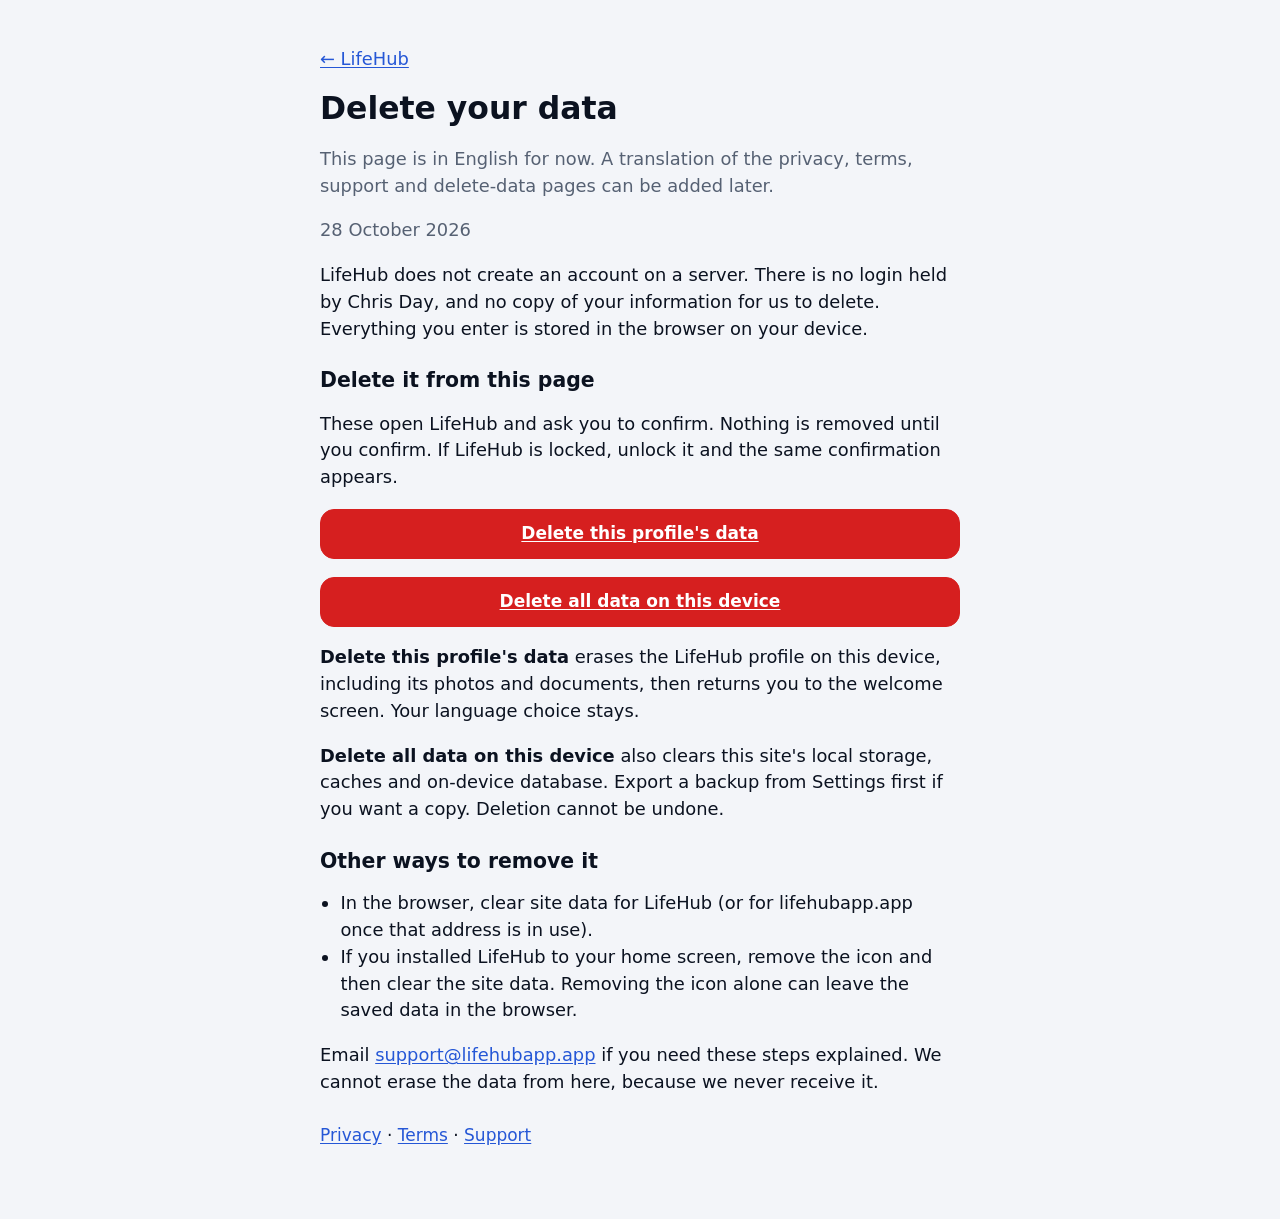
==== commit d2a601a1: "Let people start clean, delete for real, and refresh on time. A new profile chooses the demo or an e" ====
--- a/delete-account.html
+++ b/delete-account.html
@@ -15,14 +15,12 @@
 <p class="muted">28 October 2026</p>
 <p>LifeHub does not create an account on a server. There is no login held by Chris Day, and no copy of your information for us to delete. Everything you enter is stored in the browser on your device.</p>
 
-<h2>Delete it inside the app</h2>
-<ol>
-<li>Open LifeHub and unlock it.</li>
-<li>Go to <strong>Settings</strong>.</li>
-<li>Under <strong>Your data</strong>, tap <strong>Delete all my data</strong>.</li>
-<li>Read the warning. Tap <strong>Delete all my data</strong> again to confirm.</li>
-</ol>
-<p>That clears this site's local storage, caches and on-device database (photos and documents you added), then returns you to the welcome screen. Export a backup from Settings first if you want a copy. Deletion cannot be undone.</p>
+<h2>Delete it from this page</h2>
+<p>These open LifeHub and ask you to confirm. Nothing is removed until you confirm. If LifeHub is locked, unlock it and the same confirmation appears.</p>
+<p><a class="btn redb full" href="./#/delete-profile">Delete this profile's data</a></p>
+<p><a class="btn redb full" href="./#/delete-all">Delete all data on this device</a></p>
+<p><strong>Delete this profile's data</strong> erases the LifeHub profile on this device, including its photos and documents, then returns you to the welcome screen. Your language choice stays.</p>
+<p><strong>Delete all data on this device</strong> also clears this site's local storage, caches and on-device database. Export a backup from Settings first if you want a copy. Deletion cannot be undone.</p>
 
 <h2>Other ways to remove it</h2>
 <ul>
--- a/styles.css
+++ b/styles.css
@@ -79,6 +79,10 @@
 .btn.ghost{background:transparent}
 .btn.danger{color:var(--red)}
 .btn.full{width:100%}
+.onb .choice{display:flex;flex-direction:column;gap:10px}
+.onb .choice .btn{min-height:68px;font-size:1.08rem}
+.demobar{display:flex;align-items:center;justify-content:space-between;gap:10px;width:100%;margin:0 0 12px;padding:10px 12px;border-radius:14px;border:1px dashed var(--line);background:var(--card);color:var(--muted);font-size:.9rem;text-align:start}
+.demobar b{color:var(--primary);font-weight:750}
 .btn.sm{min-height:38px;padding:0 12px;font-size:.88rem;border-radius:11px}
 .btn:disabled{opacity:.5}
 .row{display:flex;align-items:center} .gap{gap:10px} .wrap{flex-wrap:wrap} .between{justify-content:space-between}
@@ -322,6 +326,26 @@
 .clash h3{color:var(--amber)}
 .clash-row{padding:8px 0;border-top:1px solid color-mix(in srgb,var(--amber) 28%,transparent)}
 .clash-row:first-of-type{border-top:0}
+.kind-filters{display:flex;flex-wrap:wrap;gap:6px;margin:0 0 12px}
+.clash-banner{width:100%;text-align:start;border:1px solid color-mix(in srgb,var(--amber) 45%,var(--line));background:var(--amber-soft);color:var(--amber);border-radius:14px;padding:10px 12px;font-weight:800;margin:0 0 12px}
+.kind-btn{border:1px solid var(--line);background:var(--card);border-radius:999px;padding:6px 10px;font-weight:700;font-size:.82rem;color:var(--muted)}
+.kind-btn.on{color:var(--text);box-shadow:inset 0 0 0 2px var(--k,var(--primary))}
+.week-board{display:grid;grid-template-columns:repeat(7,minmax(0,1fr));gap:4px;margin-bottom:12px}
+.week-col{min-height:96px;border:1px solid var(--line);border-radius:12px;background:var(--card);padding:4px 2px;display:flex;flex-direction:column;gap:2px;align-items:stretch;text-align:start}
+.week-col b{font-size:.68rem;color:var(--muted);text-align:center}
+.week-col>span{text-align:center;font-weight:800}
+.week-col i{display:block;overflow:hidden;text-overflow:ellipsis;white-space:nowrap;font-style:normal;font-size:.62rem;color:#fff;border-radius:4px;padding:1px 3px}
+.week-col em{font-style:normal;font-weight:800;color:var(--amber);font-size:.7rem;text-align:center}
+.week-col.on{background:var(--primary-soft)}
+.week-col.today{box-shadow:inset 0 0 0 2px var(--primary)}
+.day-board{display:flex;flex-direction:column;gap:2px}
+.day-hour{display:grid;grid-template-columns:4.5rem 1fr;gap:6px;align-items:start}
+.day-hour>span{font-size:.75rem;color:var(--muted);padding-top:8px}
+.clash-row.ignored{opacity:.72}
+.clash-row.ignored b{font-weight:600}
+.clash-dot{display:inline-grid;place-items:center;min-width:16px;height:16px;border-radius:99px;background:var(--amber);color:#3b2600;font-size:.7rem;font-weight:800;font-style:normal}
+.clash-dot.soft,.week-col em.soft{background:transparent;color:var(--muted);border:1px solid var(--line);box-shadow:none}
+.cal-day .n{display:flex;align-items:center;gap:2px}
 .days{display:grid;grid-template-columns:repeat(7,1fr);gap:6px;margin:8px 0 12px}
 .days button{min-height:48px;border-radius:12px;border:1.5px solid var(--line);background:var(--card);font-weight:800}
 .days button.on{background:var(--primary);color:#fff;border-color:var(--primary)}
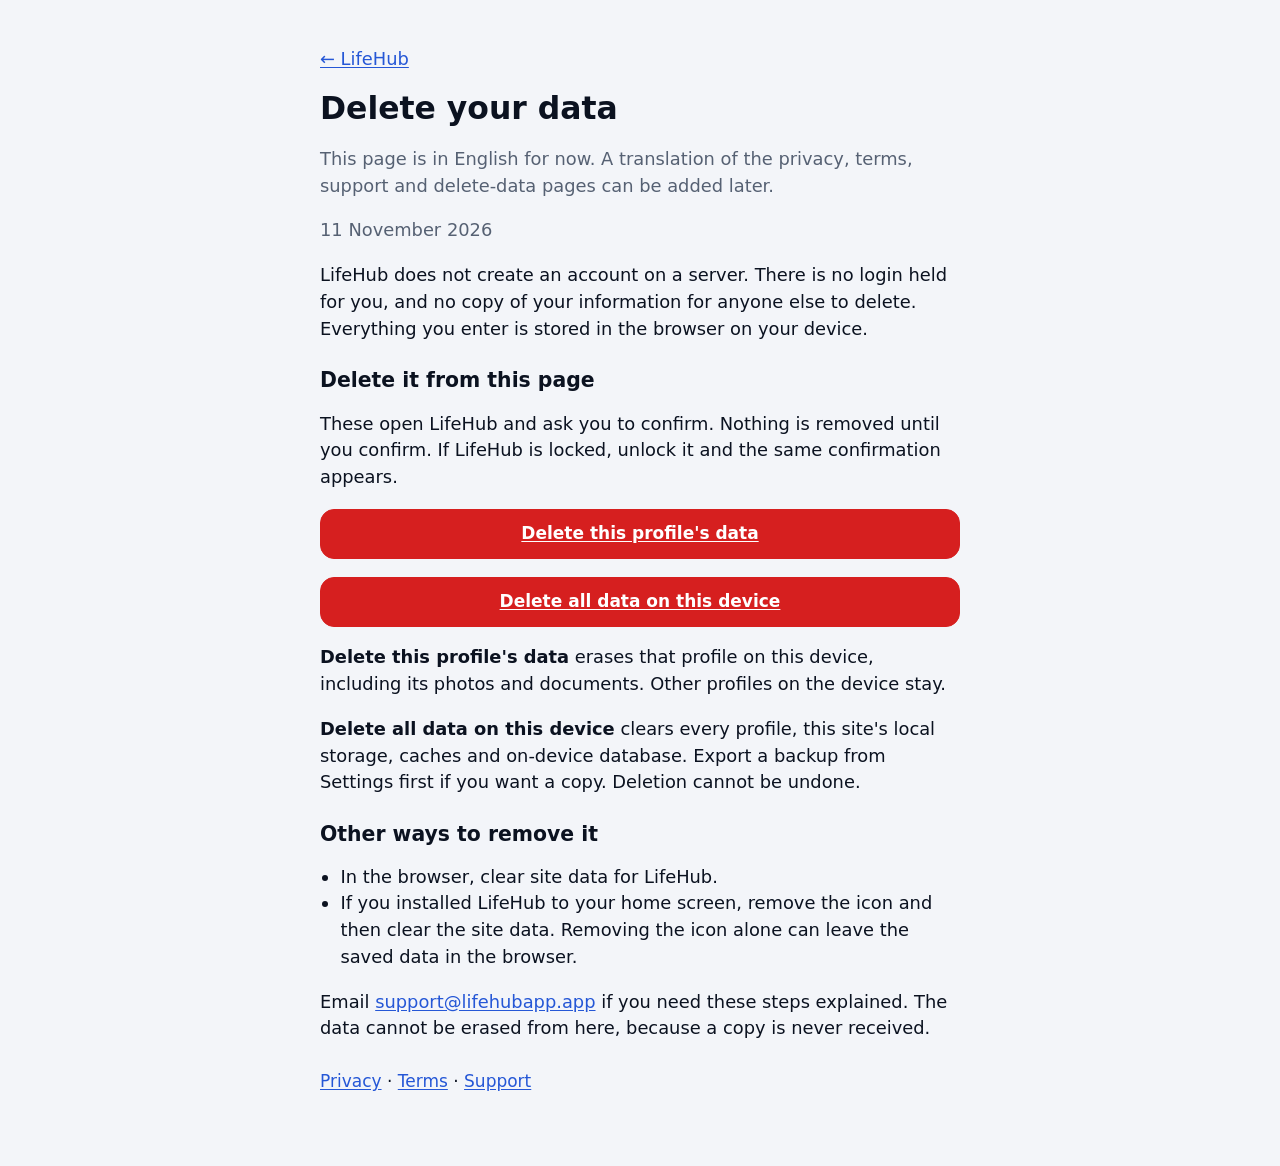
==== commit f8a7308c: "Serve the delete page at /delete with direct in-app actions. The public page opens the profile delet" ====
--- a/delete-account.html
+++ b/delete-account.html
@@ -2,33 +2,11 @@
 <html lang="en-AU">
 <head>
 <meta charset="utf-8">
-<meta name="viewport" content="width=device-width, initial-scale=1">
-<meta name="theme-color" content="#d61f1f">
+<meta http-equiv="refresh" content="0; url=delete/">
+<link rel="canonical" href="delete/">
 <title>Delete your data · LifeHub</title>
-<link rel="stylesheet" href="styles.css">
 </head>
 <body>
-<article class="legal">
-<p><a href="./">← LifeHub</a></p>
-<h1>Delete your data</h1>
-<p class="muted">This page is in English for now. A translation of the privacy, terms, support and delete-data pages can be added later.</p>
-<p class="muted">28 October 2026</p>
-<p>LifeHub does not create an account on a server. There is no login held by Chris Day, and no copy of your information for us to delete. Everything you enter is stored in the browser on your device.</p>
-
-<h2>Delete it from this page</h2>
-<p>These open LifeHub and ask you to confirm. Nothing is removed until you confirm. If LifeHub is locked, unlock it and the same confirmation appears.</p>
-<p><a class="btn redb full" href="./#/delete-profile">Delete this profile's data</a></p>
-<p><a class="btn redb full" href="./#/delete-all">Delete all data on this device</a></p>
-<p><strong>Delete this profile's data</strong> erases the LifeHub profile on this device, including its photos and documents, then returns you to the welcome screen. Your language choice stays.</p>
-<p><strong>Delete all data on this device</strong> also clears this site's local storage, caches and on-device database. Export a backup from Settings first if you want a copy. Deletion cannot be undone.</p>
-
-<h2>Other ways to remove it</h2>
-<ul>
-<li>In the browser, clear site data for LifeHub (or for lifehubapp.app once that address is in use).</li>
-<li>If you installed LifeHub to your home screen, remove the icon and then clear the site data. Removing the icon alone can leave the saved data in the browser.</li>
-</ul>
-<p>Email <a href="mailto:support@lifehubapp.app">support@lifehubapp.app</a> if you need these steps explained. We cannot erase the data from here, because we never receive it.</p>
-<nav class="legal-nav"><a href="privacy.html">Privacy</a> · <a href="terms.html">Terms</a> · <a href="support.html">Support</a></nav>
-</article>
+<p><a href="delete/">Delete your data</a></p>
 </body>
 </html>
